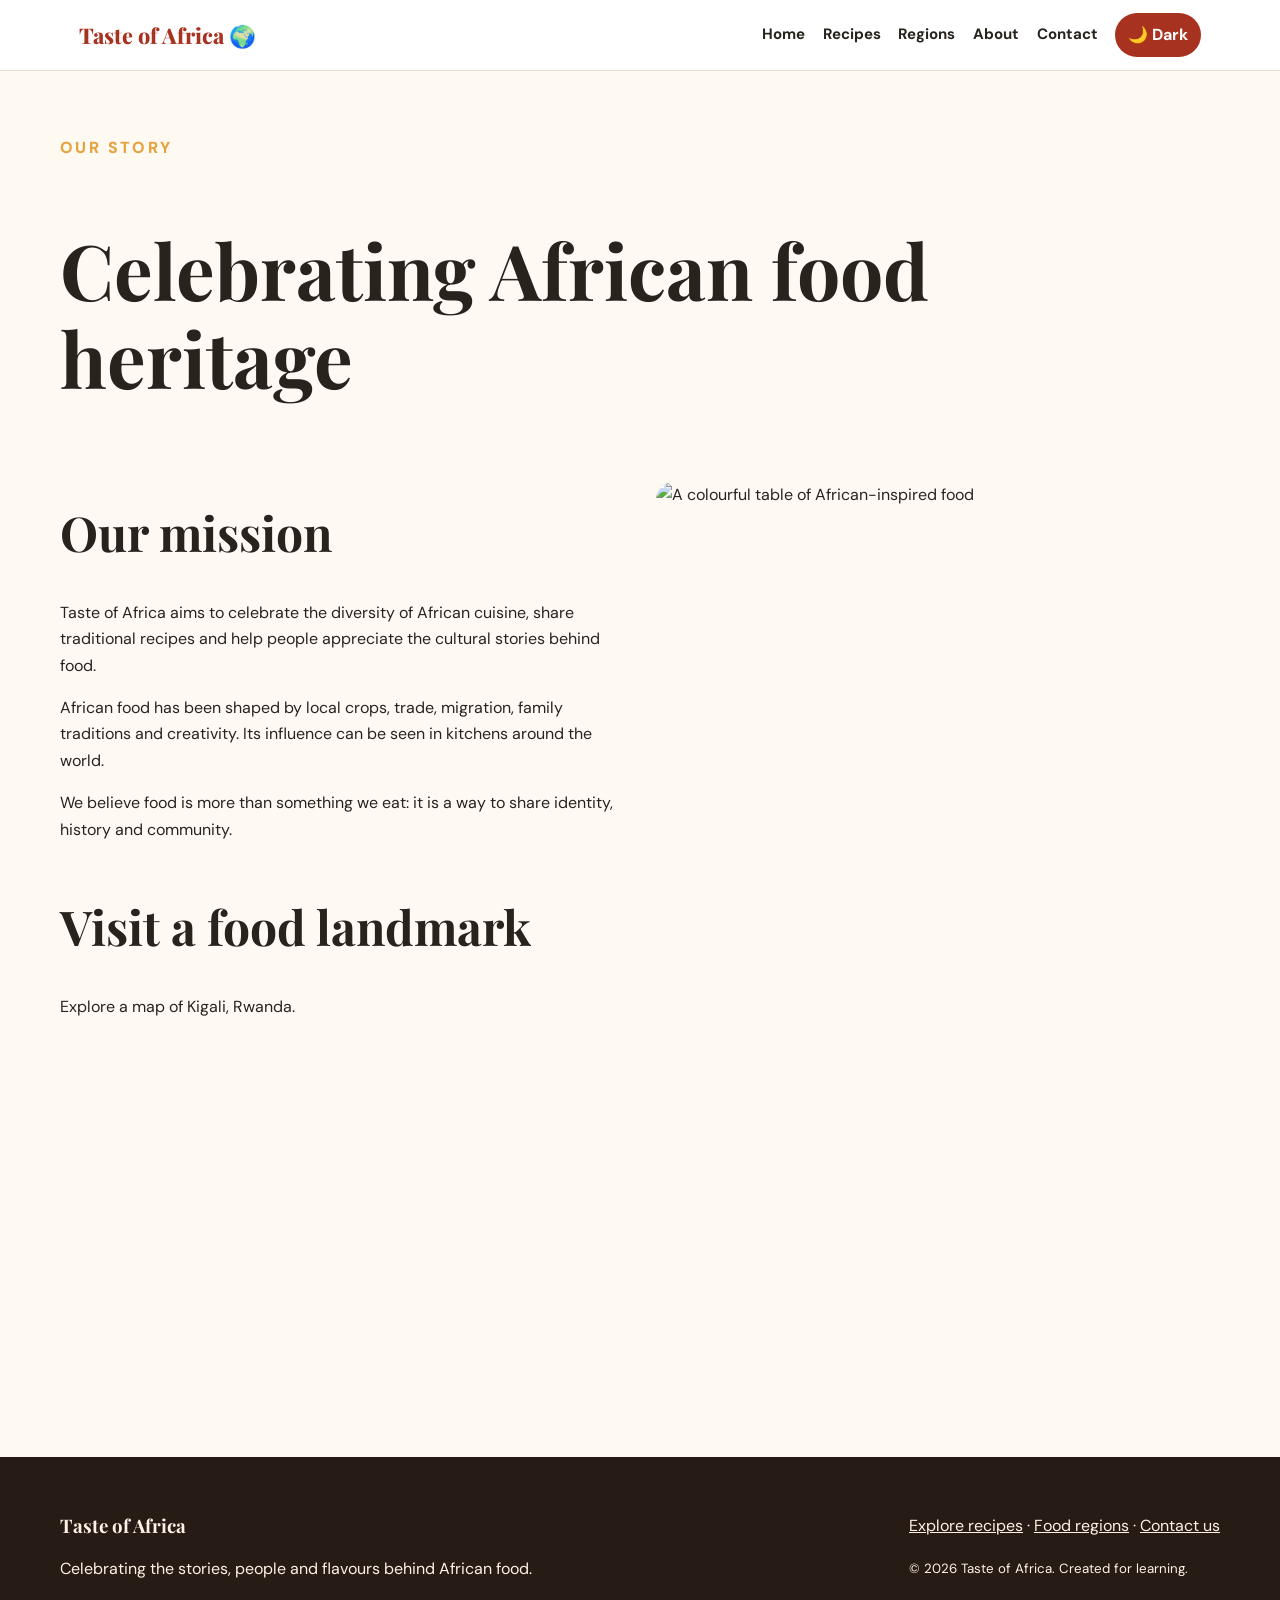
==== about.html @ 6b4337d1 "done the coding part" ====
<!DOCTYPE html>
<html lang="en"><head><meta charset="UTF-8"><meta name="viewport" content="width=device-width, initial-scale=1.0"><meta name="description" content="Explore African food, recipes and culinary traditions."><title>About Us | Taste of Africa</title><link rel="stylesheet" href="styles.css"><script src="script.js" defer></script></head><body>
<header class="site-header"><div class="nav-wrap">
<a class="brand" href="index.html">Taste of Africa 🌍</a>
<nav aria-label="Main navigation">
<a href="index.html">Home</a><a href="recipes.html">Recipes</a><a href="regions.html">Regions</a><a href="about.html">About</a><a href="contact.html">Contact</a>
<button id="themeToggle" class="theme-toggle" type="button">🌙 Dark</button>
</nav></div></header><main><section class="section container"><span class="eyebrow">Our story</span><h1>Celebrating African food heritage</h1><div class="split"><div><h2>Our mission</h2><p>Taste of Africa aims to celebrate the diversity of African cuisine, share traditional recipes and help people appreciate the cultural stories behind food.</p><p>African food has been shaped by local crops, trade, migration, family traditions and creativity. Its influence can be seen in kitchens around the world.</p><p>We believe food is more than something we eat: it is a way to share identity, history and community.</p></div><img src="https://images.unsplash.com/photo-1547592180-85f173990554?auto=format&fit=crop&w=1000&q=85" alt="A colourful table of African-inspired food"></div><h2>Visit a food landmark</h2><p>Explore a map of Kigali, Rwanda.</p><iframe class="map" loading="lazy" src="https://maps.google.com/maps?q=Kigali%20Rwanda&t=&z=12&ie=UTF8&iwloc=&output=embed" title="Map of Kigali, Rwanda"></iframe></section></main><footer><div class="container footer-inner"><div><h3>Taste of Africa</h3><p>Celebrating the stories, people and flavours behind African food.</p></div><div><p><a href="recipes.html">Explore recipes</a> · <a href="regions.html">Food regions</a> · <a href="contact.html">Contact us</a></p><small>© 2026 Taste of Africa. Created for learning.</small></div></div></footer></body></html>
---- styles.css ----
@import url('https://fonts.googleapis.com/css2?family=DM+Sans:wght@400;500;600;700&family=Playfair+Display:wght@600;700;800&display=swap');
:root{--bg:#fffaf1;--surface:#fff;--text:#29231e;--muted:#766b60;--primary:#a83220;--accent:#e6a23c;--line:#eadfce;--shadow:0 12px 30px #43230d12}
*{box-sizing:border-box}html{scroll-behavior:smooth}body{margin:0;background:var(--bg);color:var(--text);font:16px/1.65 'DM Sans',sans-serif}body.dark{--bg:#191714;--surface:#27221d;--text:#fff6e9;--muted:#c4b6a5;--line:#493d31;--shadow:0 12px 30px #0005}
h1,h2,h3{font-family:'Playfair Display',serif;line-height:1.15}h1{font-size:clamp(2.5rem,6vw,5rem)}h2{font-size:clamp(2rem,4vw,3rem)}a{color:inherit}img{max-width:100%;display:block}button,.button{border:0;border-radius:999px;background:var(--primary);color:white;padding:.8rem 1.25rem;font:inherit;font-weight:700;cursor:pointer;text-decoration:none;display:inline-block}button:hover,.button:hover{filter:brightness(1.12);transform:translateY(-1px)}.outline{background:transparent;color:var(--primary);border:1px solid var(--primary)}.site-header{background:var(--surface);border-bottom:1px solid var(--line);position:sticky;top:0;z-index:10}.nav-wrap{max-width:1160px;margin:auto;padding:.8rem 1.2rem;display:flex;align-items:center;justify-content:space-between;gap:1rem}.brand{text-decoration:none;font:800 1.35rem 'Playfair Display',serif;color:var(--primary)}nav{display:flex;gap:1.1rem;align-items:center;flex-wrap:wrap}nav a{text-decoration:none;font-weight:700;font-size:.94rem}nav a:hover,nav a.active{color:var(--primary);text-decoration:underline;text-underline-offset:5px}.theme-toggle{padding:.55rem .8rem}.container{width:min(1160px,92%);margin:auto}.hero{min-height:570px;display:flex;align-items:center;color:white;background:linear-gradient(90deg,#1e130ddc,#1e130d38),url('https://images.unsplash.com/photo-1547592180-85f173990554?auto=format&fit=crop&w=1800&q=85') center/cover}.hero-content{max-width:1160px;width:92%;margin:auto;padding:5rem 0}.hero p{font-size:1.15rem;max-width:620px}.eyebrow{color:var(--accent);font-weight:800;letter-spacing:.15em;text-transform:uppercase}.section{padding:4rem 0}.section-heading{display:flex;justify-content:space-between;align-items:end;gap:1rem;margin-bottom:1.5rem}.section-heading p{color:var(--muted);max-width:520px}.grid{display:grid;grid-template-columns:repeat(3,1fr);gap:1.3rem}.card{background:var(--surface);border:1px solid var(--line);border-radius:18px;overflow:hidden;box-shadow:var(--shadow)}.card img{width:100%;height:220px;object-fit:cover}.card-body{padding:1.2rem}.card h3{margin:.2rem 0 .5rem;font-size:1.45rem}.muted{color:var(--muted)}.tag{display:inline-block;background:#f7e8d2;color:#71391f;padding:.2rem .65rem;border-radius:999px;font-size:.78rem;font-weight:800}.filters{display:flex;gap:.6rem;flex-wrap:wrap;margin:1.2rem 0 2rem}.filters button{background:var(--surface);color:var(--text);border:1px solid var(--line)}.filters button.active{background:var(--primary);color:white}.hidden{display:none!important}.video{width:100%;aspect-ratio:16/9;border:0;border-radius:16px}.split{display:grid;grid-template-columns:1fr 1fr;gap:2rem;align-items:center}.split img{width:100%;height:360px;object-fit:cover;border-radius:18px}.highlight{background:#f6dfb8;padding:.1rem .3rem;border-radius:4px}.news{padding:1.2rem;border-left:4px solid var(--accent);background:var(--surface);border-radius:0 12px 12px 0}.recipe-detail{display:grid;grid-template-columns:1fr 1fr;gap:2rem;align-items:start}.recipe-detail>img{width:100%;height:430px;object-fit:cover;border-radius:18px}.panel{background:var(--surface);border:1px solid var(--line);padding:1.3rem;border-radius:16px;margin:1rem 0}.ingredients li{padding:.3rem 0}.scale-controls{display:flex;align-items:center;gap:.8rem}.scale-controls button{padding:.35rem .8rem}.form-grid{display:grid;gap:1rem;max-width:680px}.form-grid label{font-weight:700}.form-grid input,.form-grid select,.form-grid textarea{width:100%;padding:.85rem;border:1px solid var(--line);border-radius:10px;background:var(--surface);color:var(--text);font:inherit}.form-grid input:focus,.form-grid select:focus,.form-grid textarea:focus{outline:2px solid var(--accent);border-color:var(--primary)}footer{background:#261b15;color:#fff2e5;padding:2.5rem 0;margin-top:3rem}footer a{color:#fff2e5}.footer-inner{display:flex;justify-content:space-between;gap:2rem;flex-wrap:wrap}.map{width:100%;height:300px;border:0;border-radius:16px}.notice{padding:1rem;background:#e8f5e9;color:#205b2b;border-radius:12px}.site-footer small{color:#d7c5b3}
@media(max-width:800px){.grid{grid-template-columns:repeat(2,1fr)}.split,.recipe-detail{grid-template-columns:1fr}.hero{min-height:480px}.nav-wrap{align-items:flex-start;flex-direction:column}.recipe-detail>img{height:300px}}
@media(max-width:540px){.grid{grid-template-columns:1fr}.section{padding:2.8rem 0}nav{gap:.65rem}nav a{font-size:.85rem}.hero-content{padding:3rem 0}}
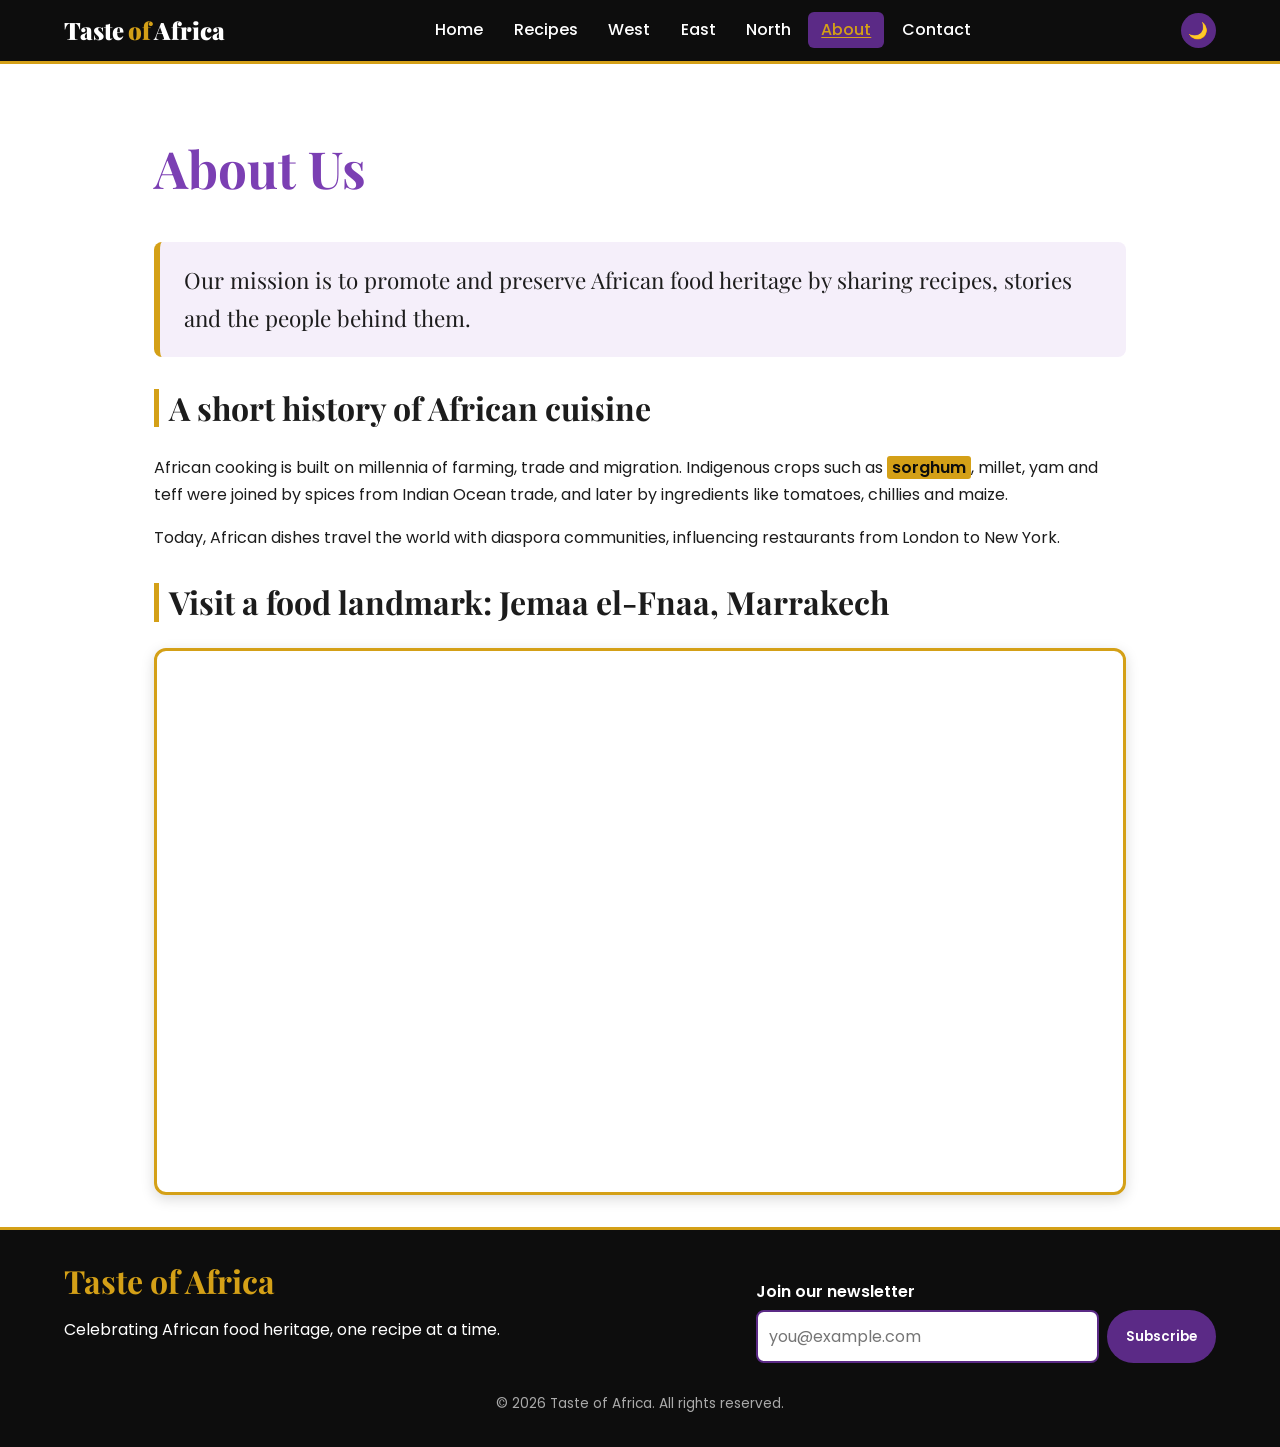
==== commit 51dc7cbf: "pushed what i have been working on" ====
--- a/about.html
+++ b/about.html
@@ -1,8 +1,40 @@
 <!DOCTYPE html>
-<html lang="en"><head><meta charset="UTF-8"><meta name="viewport" content="width=device-width, initial-scale=1.0"><meta name="description" content="Explore African food, recipes and culinary traditions."><title>About Us | Taste of Africa</title><link rel="stylesheet" href="styles.css"><script src="script.js" defer></script></head><body>
-<header class="site-header"><div class="nav-wrap">
-<a class="brand" href="index.html">Taste of Africa 🌍</a>
-<nav aria-label="Main navigation">
-<a href="index.html">Home</a><a href="recipes.html">Recipes</a><a href="regions.html">Regions</a><a href="about.html">About</a><a href="contact.html">Contact</a>
-<button id="themeToggle" class="theme-toggle" type="button">🌙 Dark</button>
-</nav></div></header><main><section class="section container"><span class="eyebrow">Our story</span><h1>Celebrating African food heritage</h1><div class="split"><div><h2>Our mission</h2><p>Taste of Africa aims to celebrate the diversity of African cuisine, share traditional recipes and help people appreciate the cultural stories behind food.</p><p>African food has been shaped by local crops, trade, migration, family traditions and creativity. Its influence can be seen in kitchens around the world.</p><p>We believe food is more than something we eat: it is a way to share identity, history and community.</p></div><img src="https://images.unsplash.com/photo-1547592180-85f173990554?auto=format&fit=crop&w=1000&q=85" alt="A colourful table of African-inspired food"></div><h2>Visit a food landmark</h2><p>Explore a map of Kigali, Rwanda.</p><iframe class="map" loading="lazy" src="https://maps.google.com/maps?q=Kigali%20Rwanda&t=&z=12&ie=UTF8&iwloc=&output=embed" title="Map of Kigali, Rwanda"></iframe></section></main><footer><div class="container footer-inner"><div><h3>Taste of Africa</h3><p>Celebrating the stories, people and flavours behind African food.</p></div><div><p><a href="recipes.html">Explore recipes</a> · <a href="regions.html">Food regions</a> · <a href="contact.html">Contact us</a></p><small>© 2026 Taste of Africa. Created for learning.</small></div></div></footer></body></html>+<html lang="en">
+<head>
+<meta charset="UTF-8">
+<meta name="viewport" content="width=device-width, initial-scale=1">
+<meta name="description" content="Taste of Africa: a celebration of African cuisine.">
+<title>About Us | Taste of Africa</title>
+<link rel="preconnect" href="https://fonts.googleapis.com">
+<link href="https://fonts.googleapis.com/css2?family=Playfair+Display:wght@700;900&family=Poppins:wght@400;500;600&display=swap" rel="stylesheet">
+<link rel="stylesheet" href="styles.css">
+</head>
+<body>
+<header class="site-header">
+  <a class="logo" href="index.html">Taste<span>of</span>Africa</a>
+  <nav aria-label="Main navigation"><ul><li><a href="index.html">Home</a></li><li><a href="recipes.html">Recipes</a></li><li><a href="west-africa.html">West</a></li><li><a href="east-africa.html">East</a></li><li><a href="north-africa.html">North</a></li><li><a href="about.html" aria-current="page">About</a></li><li><a href="contact.html">Contact</a></li></ul></nav>
+  <button id="themeToggle" class="icon-btn" aria-label="Toggle dark and light mode">🌙</button>
+</header>
+<main>
+<section class="wrap"><h1>About Us</h1>
+<blockquote class="mission">Our mission is to promote and preserve African food heritage by sharing recipes, stories and the people behind them.</blockquote>
+<h2>A short history of African cuisine</h2>
+<p>African cooking is built on millennia of farming, trade and migration. Indigenous crops such as <mark>sorghum</mark>, millet, yam and teff were joined by spices from Indian Ocean trade, and later by ingredients like tomatoes, chillies and maize.</p>
+<p>Today, African dishes travel the world with diaspora communities, influencing restaurants from London to New York.</p>
+<h2>Visit a food landmark: Jemaa el-Fnaa, Marrakech</h2><div class="video map"><iframe src="https://www.google.com/maps?q=Jemaa+el-Fnaa,+Marrakech&output=embed" title="Map of Jemaa el-Fnaa food market" loading="lazy"></iframe></div></section>
+</main>
+<footer class="site-footer">
+  <div>
+    <h2>Taste of Africa</h2>
+    <p>Celebrating African food heritage, one recipe at a time.</p>
+  </div>
+  <form id="newsletterForm" novalidate>
+    <label for="nlEmail">Join our newsletter</label>
+    <div class="row"><input type="email" id="nlEmail" placeholder="you@example.com" required><button class="btn" type="submit">Subscribe</button></div>
+    <p id="nlMsg" role="status"></p>
+  </form>
+  <p class="copy">© 2026 Taste of Africa. All rights reserved.</p>
+</footer>
+<script src="script.js"></script>
+</body>
+</html>
--- a/styles.css
+++ b/styles.css
@@ -1,7 +1,69 @@
-
-@import url('https://fonts.googleapis.com/css2?family=DM+Sans:wght@400;500;600;700&family=Playfair+Display:wght@600;700;800&display=swap');
-:root{--bg:#fffaf1;--surface:#fff;--text:#29231e;--muted:#766b60;--primary:#a83220;--accent:#e6a23c;--line:#eadfce;--shadow:0 12px 30px #43230d12}
-*{box-sizing:border-box}html{scroll-behavior:smooth}body{margin:0;background:var(--bg);color:var(--text);font:16px/1.65 'DM Sans',sans-serif}body.dark{--bg:#191714;--surface:#27221d;--text:#fff6e9;--muted:#c4b6a5;--line:#493d31;--shadow:0 12px 30px #0005}
-h1,h2,h3{font-family:'Playfair Display',serif;line-height:1.15}h1{font-size:clamp(2.5rem,6vw,5rem)}h2{font-size:clamp(2rem,4vw,3rem)}a{color:inherit}img{max-width:100%;display:block}button,.button{border:0;border-radius:999px;background:var(--primary);color:white;padding:.8rem 1.25rem;font:inherit;font-weight:700;cursor:pointer;text-decoration:none;display:inline-block}button:hover,.button:hover{filter:brightness(1.12);transform:translateY(-1px)}.outline{background:transparent;color:var(--primary);border:1px solid var(--primary)}.site-header{background:var(--surface);border-bottom:1px solid var(--line);position:sticky;top:0;z-index:10}.nav-wrap{max-width:1160px;margin:auto;padding:.8rem 1.2rem;display:flex;align-items:center;justify-content:space-between;gap:1rem}.brand{text-decoration:none;font:800 1.35rem 'Playfair Display',serif;color:var(--primary)}nav{display:flex;gap:1.1rem;align-items:center;flex-wrap:wrap}nav a{text-decoration:none;font-weight:700;font-size:.94rem}nav a:hover,nav a.active{color:var(--primary);text-decoration:underline;text-underline-offset:5px}.theme-toggle{padding:.55rem .8rem}.container{width:min(1160px,92%);margin:auto}.hero{min-height:570px;display:flex;align-items:center;color:white;background:linear-gradient(90deg,#1e130ddc,#1e130d38),url('https://images.unsplash.com/photo-1547592180-85f173990554?auto=format&fit=crop&w=1800&q=85') center/cover}.hero-content{max-width:1160px;width:92%;margin:auto;padding:5rem 0}.hero p{font-size:1.15rem;max-width:620px}.eyebrow{color:var(--accent);font-weight:800;letter-spacing:.15em;text-transform:uppercase}.section{padding:4rem 0}.section-heading{display:flex;justify-content:space-between;align-items:end;gap:1rem;margin-bottom:1.5rem}.section-heading p{color:var(--muted);max-width:520px}.grid{display:grid;grid-template-columns:repeat(3,1fr);gap:1.3rem}.card{background:var(--surface);border:1px solid var(--line);border-radius:18px;overflow:hidden;box-shadow:var(--shadow)}.card img{width:100%;height:220px;object-fit:cover}.card-body{padding:1.2rem}.card h3{margin:.2rem 0 .5rem;font-size:1.45rem}.muted{color:var(--muted)}.tag{display:inline-block;background:#f7e8d2;color:#71391f;padding:.2rem .65rem;border-radius:999px;font-size:.78rem;font-weight:800}.filters{display:flex;gap:.6rem;flex-wrap:wrap;margin:1.2rem 0 2rem}.filters button{background:var(--surface);color:var(--text);border:1px solid var(--line)}.filters button.active{background:var(--primary);color:white}.hidden{display:none!important}.video{width:100%;aspect-ratio:16/9;border:0;border-radius:16px}.split{display:grid;grid-template-columns:1fr 1fr;gap:2rem;align-items:center}.split img{width:100%;height:360px;object-fit:cover;border-radius:18px}.highlight{background:#f6dfb8;padding:.1rem .3rem;border-radius:4px}.news{padding:1.2rem;border-left:4px solid var(--accent);background:var(--surface);border-radius:0 12px 12px 0}.recipe-detail{display:grid;grid-template-columns:1fr 1fr;gap:2rem;align-items:start}.recipe-detail>img{width:100%;height:430px;object-fit:cover;border-radius:18px}.panel{background:var(--surface);border:1px solid var(--line);padding:1.3rem;border-radius:16px;margin:1rem 0}.ingredients li{padding:.3rem 0}.scale-controls{display:flex;align-items:center;gap:.8rem}.scale-controls button{padding:.35rem .8rem}.form-grid{display:grid;gap:1rem;max-width:680px}.form-grid label{font-weight:700}.form-grid input,.form-grid select,.form-grid textarea{width:100%;padding:.85rem;border:1px solid var(--line);border-radius:10px;background:var(--surface);color:var(--text);font:inherit}.form-grid input:focus,.form-grid select:focus,.form-grid textarea:focus{outline:2px solid var(--accent);border-color:var(--primary)}footer{background:#261b15;color:#fff2e5;padding:2.5rem 0;margin-top:3rem}footer a{color:#fff2e5}.footer-inner{display:flex;justify-content:space-between;gap:2rem;flex-wrap:wrap}.map{width:100%;height:300px;border:0;border-radius:16px}.notice{padding:1rem;background:#e8f5e9;color:#205b2b;border-radius:12px}.site-footer small{color:#d7c5b3}
-@media(max-width:800px){.grid{grid-template-columns:repeat(2,1fr)}.split,.recipe-detail{grid-template-columns:1fr}.hero{min-height:480px}.nav-wrap{align-items:flex-start;flex-direction:column}.recipe-detail>img{height:300px}}
-@media(max-width:540px){.grid{grid-template-columns:1fr}.section{padding:2.8rem 0}nav{gap:.65rem}nav a{font-size:.85rem}.hero-content{padding:3rem 0}}
+/* Taste of Africa - palette: black, purple, gold, white */
+:root{--black:#0d0d0d;--purple:#5b2a86;--purple-l:#7b3fb3;--gold:#d4a017;--white:#fff;
+--bg:#fff;--text:#1c1c1c;--card:#fff;--alt:#f5effa;--shadow:0 4px 14px rgba(0,0,0,.15)}
+[data-theme="dark"]{--bg:#0d0d0d;--text:#f2f2f2;--card:#1a1226;--alt:#150d1f}
+*{box-sizing:border-box}
+html{font-size:100%}
+body{margin:0;font-family:'Poppins',sans-serif;line-height:1.7;background:var(--bg);color:var(--text);transition:background .3s,color .3s}
+h1,h2,h3,.logo{font-family:'Playfair Display',serif;line-height:1.2}
+h1{font-size:clamp(2rem,5vw,3.2rem);color:var(--purple-l)}
+h2{font-size:clamp(1.5rem,3vw,2rem);border-left:5px solid var(--gold);padding-left:.6rem;margin-top:2rem}
+a{color:var(--purple-l)}
+img{max-width:100%;height:auto;display:block}
+mark{background:var(--gold);color:var(--black);padding:0 .3em;border-radius:3px;font-weight:600}
+.hidden{display:none!important}
+/* header / nav */
+.site-header{background:var(--black);display:flex;flex-wrap:wrap;align-items:center;justify-content:space-between;gap:.5rem 1rem;padding:.8rem 5%;position:sticky;top:0;z-index:10;border-bottom:3px solid var(--gold)}
+.logo{color:var(--white);font-size:1.5rem;font-weight:900;text-decoration:none}.logo span{color:var(--gold);margin:0 .15em}
+nav ul{list-style:none;display:flex;flex-wrap:wrap;gap:.3rem;margin:0;padding:0}
+nav a{color:var(--white);text-decoration:none;padding:.4rem .8rem;border-radius:6px;font-weight:500;transition:.2s}
+nav a:hover,nav a[aria-current]{background:var(--purple);color:var(--gold);text-decoration:underline}
+.icon-btn{background:var(--purple);color:#fff;border:0;border-radius:50%;width:2.2rem;height:2.2rem;cursor:pointer;font-size:1rem}
+.icon-btn:hover{background:var(--gold);color:#000}
+/* layout */
+.wrap{max-width:1100px;margin:0 auto;padding:2rem 5%}.narrow{max-width:650px}
+.alt{max-width:none;background:var(--alt)}.alt>*{max-width:1100px;margin-inline:auto}
+.grid{display:grid;grid-template-columns:repeat(auto-fit,minmax(240px,1fr));gap:1.5rem}
+.grid.three{grid-template-columns:repeat(auto-fit,minmax(260px,1fr))}
+.card{background:var(--card);border-radius:14px;box-shadow:var(--shadow);padding:1rem;transition:transform .25s;border-top:4px solid var(--purple)}
+.card:hover{transform:translateY(-6px)}
+.card figure{margin:0 0 .6rem}.card img,.ph{border-radius:10px;height:180px;width:100%;object-fit:cover}
+figcaption{font-size:.9rem;margin-top:.4rem}
+.ph{background:linear-gradient(135deg,var(--purple),var(--black));color:var(--gold);display:flex;align-items:center;justify-content:center;text-align:center;padding:1rem;font-weight:600}
+.card-actions{display:flex;gap:.5rem;flex-wrap:wrap;align-items:center}
+.region-tile{display:block;background:linear-gradient(135deg,var(--purple),var(--black));color:#fff;padding:1.5rem;border-radius:14px;text-decoration:none;box-shadow:var(--shadow);transition:.25s}
+.region-tile:hover{transform:scale(1.03);outline:3px solid var(--gold)}.region-tile h3{color:var(--gold);margin:0}
+/* hero */
+.hero{background:linear-gradient(rgba(13,13,13,.75),rgba(91,42,134,.7)),url('images/hero.jpg') center/cover,var(--black);color:#fff;display:grid;grid-template-columns:repeat(auto-fit,minmax(300px,1fr));gap:2rem;align-items:center;padding:4rem 5%;min-height:70vh}
+.hero h1{color:var(--gold);font-size:clamp(2.5rem,7vw,4.5rem);margin:0}.hero p{font-size:1.2rem}
+.video{position:relative;aspect-ratio:16/9;border-radius:12px;overflow:hidden;box-shadow:var(--shadow);border:3px solid var(--gold)}
+.video iframe{position:absolute;inset:0;width:100%;height:100%;border:0}
+/* buttons / filters */
+.btn,.filter,.fav{font-family:inherit;border:0;border-radius:30px;padding:.5rem 1.2rem;cursor:pointer;text-decoration:none;font-weight:600;background:var(--purple);color:#fff;display:inline-block;transition:.2s}
+.btn:hover,.filter:hover{background:var(--gold);color:#000}.btn.gold{background:var(--gold);color:#000}.btn.gold:hover{background:#fff}
+.filters{display:flex;flex-wrap:wrap;gap:.5rem;margin:1rem 0 1.5rem}
+.filter{background:transparent;color:var(--purple-l);border:2px solid var(--purple)}.filter.active{background:var(--purple);color:#fff}
+.fav{background:transparent;border:2px solid var(--gold);color:var(--text);filter:grayscale(1)}
+.fav.on{filter:none;background:#e11d48;border-color:#e11d48;color:#fff}
+/* recipe */
+.recipe img{border-radius:14px;max-height:420px;width:100%;object-fit:cover}
+.scaler{display:flex;align-items:center;gap:.7rem;margin-bottom:.5rem}
+.ingredients li{padding:.2rem 0}.ingredients .q{font-weight:700;color:var(--purple-l)}
+details{background:var(--alt);border-radius:10px;padding:1rem}summary{cursor:pointer;font-weight:600;color:var(--purple-l)}
+table{border-collapse:collapse;width:100%;box-shadow:var(--shadow)}th{background:var(--purple);color:#fff}th,td{padding:.7rem;text-align:center;border:1px solid var(--gold)}
+.mission{font-family:'Playfair Display',serif;font-size:1.4rem;background:var(--alt);border-left:6px solid var(--gold);margin:1rem 0;padding:1.2rem 1.5rem;border-radius:8px}
+.lead{font-size:1.15rem}
+/* forms */
+form label{display:block;font-weight:600;margin:1rem 0 .3rem}
+input,select,textarea{width:100%;padding:.7rem;border:2px solid #bbb;border-radius:8px;font:inherit;background:var(--card);color:var(--text)}
+input:focus,select:focus,textarea:focus{outline:none;border-color:var(--gold);box-shadow:0 0 0 4px rgba(212,160,23,.35)}
+.error{color:#e11d48;font-weight:600;min-height:1.5rem}
+.thanks{background:var(--purple);color:#fff;padding:1.5rem;border-radius:12px;font-size:1.2rem;border:3px solid var(--gold)}
+/* footer */
+.site-footer{background:var(--black);color:#fff;display:flex;flex-wrap:wrap;gap:1.5rem;justify-content:space-between;padding:2rem 5%;border-top:3px solid var(--gold)}
+.site-footer h2{color:var(--gold);border:0;padding:0;margin:0}
+.site-footer .row{display:flex;gap:.5rem}.site-footer input{border-color:var(--purple)}.site-footer #nlMsg{color:var(--gold);margin:.3rem 0}
+.copy{width:100%;text-align:center;font-size:.85rem;color:#aaa;margin:0}
+@media(max-width:600px){.site-header{justify-content:center}.hero{padding:2rem 5%}}
+@media(prefers-reduced-motion:reduce){*{transition:none!important}}
+.fade{animation:fade .6s ease both}@keyframes fade{from{opacity:0;transform:translateY(12px)}}
